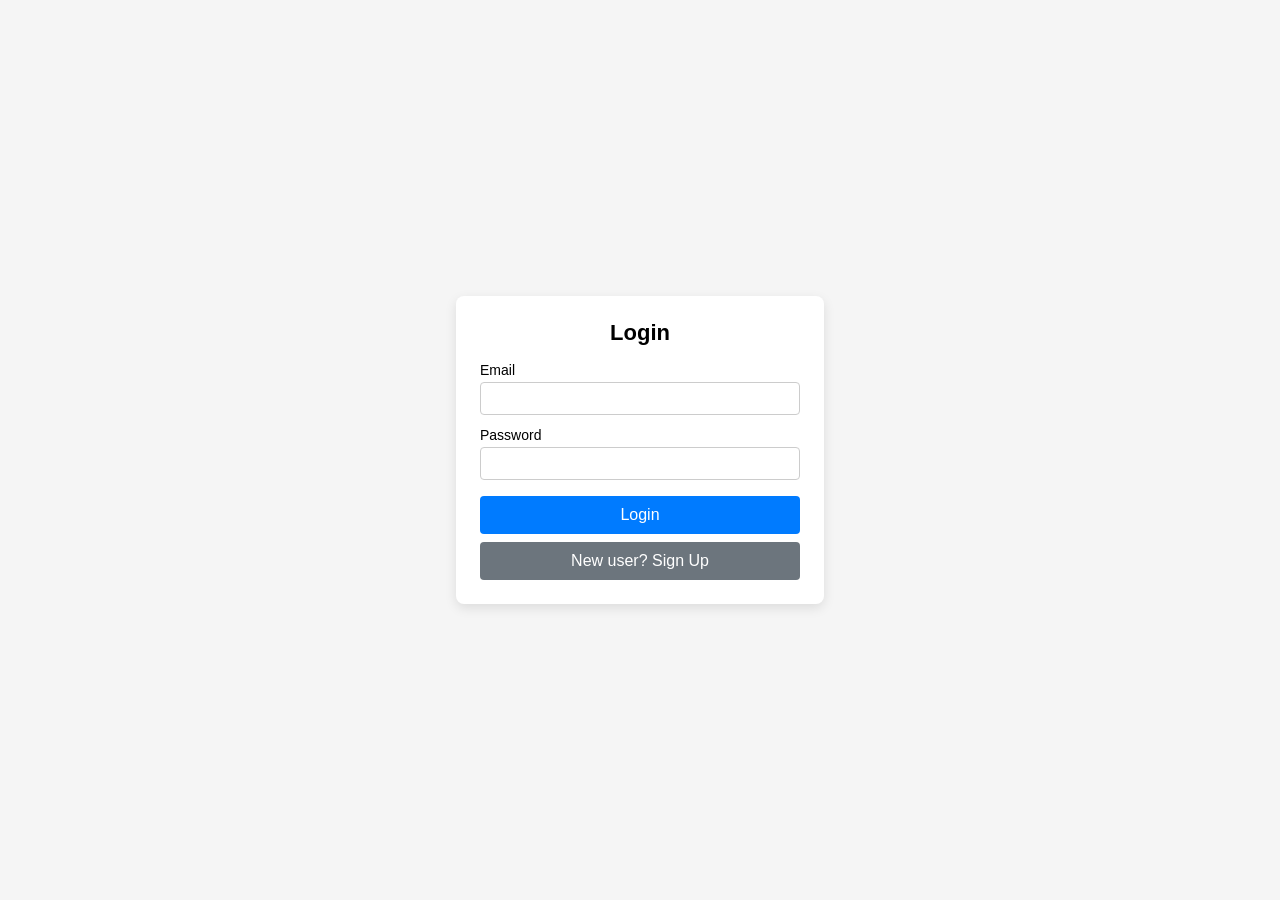
==== index.html @ 2cbb7d26 "initial commit - Login page" ====
<!DOCTYPE html>
<html lang="en">
<head>
  <meta charset="UTF-8" />
  <meta name="viewport" content="width=device-width, initial-scale=1.0" />
  <title>Login / Sign Up</title>
  <style>
    body {
      font-family: Arial, sans-serif;
      display: flex;
      justify-content: center;
      align-items: center;
      min-height: 100vh;
      margin: 0;
      background: #f5f5f5;
    }
    .container {
      background: #fff;
      padding: 24px;
      border-radius: 8px;
      box-shadow: 0 4px 12px rgba(0,0,0,0.1);
      width: 320px;
    }
    h1 {
      margin: 0 0 16px;
      font-size: 22px;
      text-align: center;
    }
    .hidden {
      display: none;
    }
    label {
      display: block;
      margin: 12px 0 4px;
      font-size: 14px;
    }
    input, select {
      width: 100%;
      padding: 8px;
      border: 1px solid #ccc;
      border-radius: 4px;
      box-sizing: border-box;
    }
    button {
      width: 100%;
      padding: 10px;
      margin-top: 16px;
      border: none;
      border-radius: 4px;
      background: #007bff;
      color: white;
      font-size: 16px;
      cursor: pointer;
    }
    button.secondary {
      background: #6c757d;
      margin-top: 8px;
    }
    .message {
      text-align: center;
      margin-top: 16px;
      color: #333;
    }
  </style>
</head>
<body>
  <div class="container">
    <h1 id="form-title">Login</h1>

    <form id="signup-form" class="hidden">
      <label for="name">Name</label>
      <input type="text" id="name" required />
      <label for="email">Email</label>
      <input type="email" id="signup-email" required />
      <label for="gender">Gender</label>
      <select id="gender" required>
        <option value="">Select gender</option>
        <option value="Male">Male</option>
        <option value="Female">Female</option>
        <option value="Other">Other</option>
      </select>
      <label for="age">Age</label>
      <input type="number" id="age" min="1" required />
      <label for="signup-password">Password</label>
      <input type="password" id="signup-password" required />
      <button type="submit">Sign Up</button>
      <button type="button" class="secondary" id="show-login">Already have an account? Login</button>
    </form>

    <form id="login-form">
      <label for="login-email">Email</label>
      <input type="email" id="login-email" required />
      <label for="login-password">Password</label>
      <input type="password" id="login-password" required />
      <button type="submit">Login</button>
      <button type="button" class="secondary" id="show-signup">New user? Sign Up</button>
    </form>

    <div id="welcome-message" class="hidden">
      <h1>Welcome!</h1>
      <p class="message" id="welcome-text"></p>
      <button type="button" id="logout">Logout</button>
    </div>
  </div>

  <script>
    const signupForm = document.getElementById('signup-form');
    const loginForm = document.getElementById('login-form');
    const welcomeMessage = document.getElementById('welcome-message');
    const formTitle = document.getElementById('form-title');
    const showSignupButton = document.getElementById('show-signup');
    const showLoginButton = document.getElementById('show-login');
    const welcomeText = document.getElementById('welcome-text');
    const logoutButton = document.getElementById('logout');

    // Secret key for encryption (in production, never hardcode this)
    const ENCRYPTION_SECRET = 'library-management-system-secret-key-2024';

    // Generate encryption key from secret
    async function getEncryptionKey() {
      const encoder = new TextEncoder();
      const data = encoder.encode(ENCRYPTION_SECRET);
      const hashBuffer = await crypto.subtle.digest('SHA-256', data);
      return await crypto.subtle.importKey('raw', hashBuffer, { name: 'AES-GCM' }, false, ['encrypt', 'decrypt']);
    }

    // Hash password using Web Crypto API
    async function hashPassword(password) {
      const encoder = new TextEncoder();
      const data = encoder.encode(password);
      const hashBuffer = await crypto.subtle.digest('SHA-256', data);
      const hashArray = Array.from(new Uint8Array(hashBuffer));
      const hashHex = hashArray.map(b => b.toString(16).padStart(2, '0')).join('');
      return hashHex;
    }

    // Encrypt user data using AES-256-GCM
    async function encryptUserData(userData) {
      const key = await getEncryptionKey();
      const encoder = new TextEncoder();
      const plaintext = encoder.encode(JSON.stringify(userData));
      
      // Generate random IV (Initialization Vector)
      const iv = crypto.getRandomValues(new Uint8Array(12));
      
      // Encrypt data
      const encryptedData = await crypto.subtle.encrypt(
        { name: 'AES-GCM', iv: iv },
        key,
        plaintext
      );
      
      // Combine IV + encrypted data and encode as base64
      const combined = new Uint8Array(iv.length + encryptedData.byteLength);
      combined.set(iv);
      combined.set(new Uint8Array(encryptedData), iv.length);
      
      return btoa(String.fromCharCode(...combined));
    }

    // Decrypt user data using AES-256-GCM
    async function decryptUserData(encryptedText) {
      try {
        const key = await getEncryptionKey();
        
        // Decode from base64
        const combined = Uint8Array.from(atob(encryptedText), c => c.charCodeAt(0));
        
        // Extract IV and encrypted data
        const iv = combined.slice(0, 12);
        const encryptedData = combined.slice(12);
        
        // Decrypt
        const decryptedData = await crypto.subtle.decrypt(
          { name: 'AES-GCM', iv: iv },
          key,
          encryptedData
        );
        
        // Decode and parse
        const decoder = new TextDecoder();
        return JSON.parse(decoder.decode(decryptedData));
      } catch (error) {
        console.error('Decryption failed:', error);
        return null;
      }
    }

    function showLogin() {
      formTitle.textContent = 'Login';
      signupForm.classList.add('hidden');
      loginForm.classList.remove('hidden');
      welcomeMessage.classList.add('hidden');
    }

    function showSignup() {
      formTitle.textContent = 'Sign Up';
      signupForm.classList.remove('hidden');
      loginForm.classList.add('hidden');
      welcomeMessage.classList.add('hidden');
    }

    function showWelcome(name) {
      welcomeText.textContent = `Hello, ${name}! You are now logged in.`;
      formTitle.textContent = 'Welcome';
      signupForm.classList.add('hidden');
      loginForm.classList.add('hidden');
      welcomeMessage.classList.remove('hidden');
    }

    showSignupButton.addEventListener('click', showSignup);
    showLoginButton.addEventListener('click', showLogin);

    signupForm.addEventListener('submit', async function (event) {
      event.preventDefault();
      const name = document.getElementById('name').value.trim();
      const email = document.getElementById('signup-email').value.trim();
      const gender = document.getElementById('gender').value;
      const age = document.getElementById('age').value.trim();
      const password = document.getElementById('signup-password').value;

      if (!name || !email || !gender || !age || !password) {
        alert('Please fill all fields.');
        return;
      }

      // Hash the password using Web Crypto API
      const hashedPassword = await hashPassword(password);

      const user = {
        name,
        email,
        gender,
        age,
        password: hashedPassword,
      };

      // Encrypt the entire user object before storing
      const encryptedUser = await encryptUserData(user);
      localStorage.setItem('libraryUser', encryptedUser);
      
      alert('Sign up successful. Redirecting to login...');
      signupForm.reset();
      showLogin();
      
     
    });

    loginForm.addEventListener('submit', async function (event) {
      event.preventDefault();
      const email = document.getElementById('login-email').value.trim();
      const password = document.getElementById('login-password').value;
      
      // Get encrypted user data from localStorage
      const encryptedData = localStorage.getItem('libraryUser');

      if (!encryptedData) {
        alert('No account found. Please sign up first.');
        showSignup();
        return;
      }

      // Decrypt the user data
      const storedUser = await decryptUserData(encryptedData);

      if (!storedUser) {
        alert('Error decrypting user data. Please try again.');
        return;
      }

      // Hash the entered password and compare with stored hash
      const hashedPassword = await hashPassword(password);

      if (storedUser.email === email && storedUser.password === hashedPassword) {
        showWelcome(storedUser.name);
      } else {
        alert('Invalid email or password.');
      }
    });

    logoutButton.addEventListener('click', function () {
      showLogin();
      loginForm.reset();
    });
  </script>
</body>
</html>
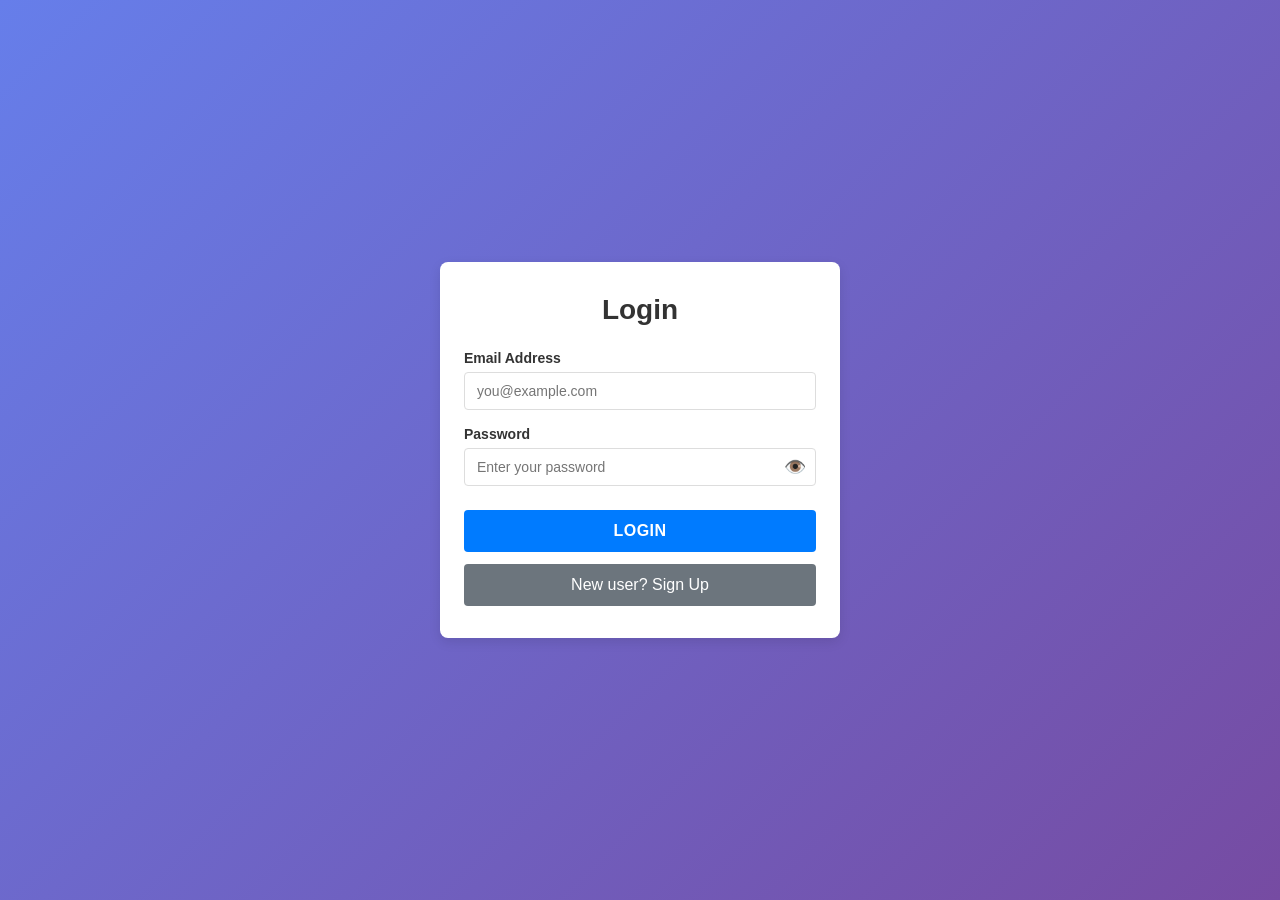
==== commit 32175d86: "refactor: Transform into responsive, cross-device web application - Restructure HTML with semantic m" ====
--- a/index.html
+++ b/index.html
@@ -3,285 +3,94 @@
 <head>
   <meta charset="UTF-8" />
   <meta name="viewport" content="width=device-width, initial-scale=1.0" />
-  <title>Login / Sign Up</title>
-  <style>
-    body {
-      font-family: Arial, sans-serif;
-      display: flex;
-      justify-content: center;
-      align-items: center;
-      min-height: 100vh;
-      margin: 0;
-      background: #f5f5f5;
-    }
-    .container {
-      background: #fff;
-      padding: 24px;
-      border-radius: 8px;
-      box-shadow: 0 4px 12px rgba(0,0,0,0.1);
-      width: 320px;
-    }
-    h1 {
-      margin: 0 0 16px;
-      font-size: 22px;
-      text-align: center;
-    }
-    .hidden {
-      display: none;
-    }
-    label {
-      display: block;
-      margin: 12px 0 4px;
-      font-size: 14px;
-    }
-    input, select {
-      width: 100%;
-      padding: 8px;
-      border: 1px solid #ccc;
-      border-radius: 4px;
-      box-sizing: border-box;
-    }
-    button {
-      width: 100%;
-      padding: 10px;
-      margin-top: 16px;
-      border: none;
-      border-radius: 4px;
-      background: #007bff;
-      color: white;
-      font-size: 16px;
-      cursor: pointer;
-    }
-    button.secondary {
-      background: #6c757d;
-      margin-top: 8px;
-    }
-    .message {
-      text-align: center;
-      margin-top: 16px;
-      color: #333;
-    }
-  </style>
+  <meta name="description" content="Secure Login and Sign Up System" />
+  <meta name="theme-color" content="#007bff" />
+  <title>Login / Sign Up - Library Management</title>
+  <link rel="manifest" href="manifest.json" />
+  <link rel="stylesheet" href="styles.css" />
 </head>
 <body>
   <div class="container">
-    <h1 id="form-title">Login</h1>
+    <div class="form-wrapper">
+      <h1 id="form-title">Login</h1>
 
-    <form id="signup-form" class="hidden">
-      <label for="name">Name</label>
-      <input type="text" id="name" required />
-      <label for="email">Email</label>
-      <input type="email" id="signup-email" required />
-      <label for="gender">Gender</label>
-      <select id="gender" required>
-        <option value="">Select gender</option>
-        <option value="Male">Male</option>
-        <option value="Female">Female</option>
-        <option value="Other">Other</option>
-      </select>
-      <label for="age">Age</label>
-      <input type="number" id="age" min="1" required />
-      <label for="signup-password">Password</label>
-      <input type="password" id="signup-password" required />
-      <button type="submit">Sign Up</button>
-      <button type="button" class="secondary" id="show-login">Already have an account? Login</button>
-    </form>
+      <!-- Sign Up Form -->
+      <form id="signup-form" class="hidden" novalidate>
+        <div class="form-group">
+          <label for="name">Full Name</label>
+          <input type="text" id="name" placeholder="John Doe" required />
+          <span class="error-message" id="name-error"></span>
+        </div>
 
-    <form id="login-form">
-      <label for="login-email">Email</label>
-      <input type="email" id="login-email" required />
-      <label for="login-password">Password</label>
-      <input type="password" id="login-password" required />
-      <button type="submit">Login</button>
-      <button type="button" class="secondary" id="show-signup">New user? Sign Up</button>
-    </form>
+        <div class="form-group">
+          <label for="email">Email Address</label>
+          <input type="email" id="signup-email" placeholder="you@example.com" required />
+          <span class="error-message" id="email-error"></span>
+        </div>
 
-    <div id="welcome-message" class="hidden">
-      <h1>Welcome!</h1>
-      <p class="message" id="welcome-text"></p>
-      <button type="button" id="logout">Logout</button>
+        <div class="form-group">
+          <label for="gender">Gender</label>
+          <select id="gender" required>
+            <option value="">Select gender</option>
+            <option value="Male">Male</option>
+            <option value="Female">Female</option>
+            <option value="Other">Other</option>
+          </select>
+          <span class="error-message" id="gender-error"></span>
+        </div>
+
+        <div class="form-group">
+          <label for="age">Age</label>
+          <input type="number" id="age" min="1" max="120" placeholder="18" required />
+          <span class="error-message" id="age-error"></span>
+        </div>
+
+        <div class="form-group">
+          <label for="signup-password">Password</label>
+          <div class="password-wrapper">
+            <input type="password" id="signup-password" placeholder="Min 6 characters" required />
+            <button type="button" class="toggle-password" id="toggle-signup-password" aria-label="Toggle password visibility">👁️</button>
+          </div>
+          <span class="error-message" id="password-error"></span>
+        </div>
+
+        <button type="submit" class="btn btn-primary">Sign Up</button>
+        <button type="button" class="btn btn-secondary" id="show-login">Already have an account? Login</button>
+      </form>
+
+      <!-- Login Form -->
+      <form id="login-form" novalidate>
+        <div class="form-group">
+          <label for="login-email">Email Address</label>
+          <input type="email" id="login-email" placeholder="you@example.com" required />
+          <span class="error-message" id="login-email-error"></span>
+        </div>
+
+        <div class="form-group">
+          <label for="login-password">Password</label>
+          <div class="password-wrapper">
+            <input type="password" id="login-password" placeholder="Enter your password" required />
+            <button type="button" class="toggle-password" id="toggle-login-password" aria-label="Toggle password visibility">👁️</button>
+          </div>
+          <span class="error-message" id="login-password-error"></span>
+        </div>
+
+        <button type="submit" class="btn btn-primary">Login</button>
+        <button type="button" class="btn btn-secondary" id="show-signup">New user? Sign Up</button>
+      </form>
+
+      <!-- Welcome Message -->
+      <div id="welcome-message" class="hidden">
+        <div class="welcome-content">
+          <h1>Welcome! 👋</h1>
+          <p class="message" id="welcome-text"></p>
+          <div class="user-info" id="user-info"></div>
+          <button type="button" class="btn btn-primary" id="logout">Logout</button>
+        </div>
+      </div>
     </div>
   </div>
 
-  <script>
-    const signupForm = document.getElementById('signup-form');
-    const loginForm = document.getElementById('login-form');
-    const welcomeMessage = document.getElementById('welcome-message');
-    const formTitle = document.getElementById('form-title');
-    const showSignupButton = document.getElementById('show-signup');
-    const showLoginButton = document.getElementById('show-login');
-    const welcomeText = document.getElementById('welcome-text');
-    const logoutButton = document.getElementById('logout');
-
-    // Secret key for encryption (in production, never hardcode this)
-    const ENCRYPTION_SECRET = 'library-management-system-secret-key-2024';
-
-    // Generate encryption key from secret
-    async function getEncryptionKey() {
-      const encoder = new TextEncoder();
-      const data = encoder.encode(ENCRYPTION_SECRET);
-      const hashBuffer = await crypto.subtle.digest('SHA-256', data);
-      return await crypto.subtle.importKey('raw', hashBuffer, { name: 'AES-GCM' }, false, ['encrypt', 'decrypt']);
-    }
-
-    // Hash password using Web Crypto API
-    async function hashPassword(password) {
-      const encoder = new TextEncoder();
-      const data = encoder.encode(password);
-      const hashBuffer = await crypto.subtle.digest('SHA-256', data);
-      const hashArray = Array.from(new Uint8Array(hashBuffer));
-      const hashHex = hashArray.map(b => b.toString(16).padStart(2, '0')).join('');
-      return hashHex;
-    }
-
-    // Encrypt user data using AES-256-GCM
-    async function encryptUserData(userData) {
-      const key = await getEncryptionKey();
-      const encoder = new TextEncoder();
-      const plaintext = encoder.encode(JSON.stringify(userData));
-      
-      // Generate random IV (Initialization Vector)
-      const iv = crypto.getRandomValues(new Uint8Array(12));
-      
-      // Encrypt data
-      const encryptedData = await crypto.subtle.encrypt(
-        { name: 'AES-GCM', iv: iv },
-        key,
-        plaintext
-      );
-      
-      // Combine IV + encrypted data and encode as base64
-      const combined = new Uint8Array(iv.length + encryptedData.byteLength);
-      combined.set(iv);
-      combined.set(new Uint8Array(encryptedData), iv.length);
-      
-      return btoa(String.fromCharCode(...combined));
-    }
-
-    // Decrypt user data using AES-256-GCM
-    async function decryptUserData(encryptedText) {
-      try {
-        const key = await getEncryptionKey();
-        
-        // Decode from base64
-        const combined = Uint8Array.from(atob(encryptedText), c => c.charCodeAt(0));
-        
-        // Extract IV and encrypted data
-        const iv = combined.slice(0, 12);
-        const encryptedData = combined.slice(12);
-        
-        // Decrypt
-        const decryptedData = await crypto.subtle.decrypt(
-          { name: 'AES-GCM', iv: iv },
-          key,
-          encryptedData
-        );
-        
-        // Decode and parse
-        const decoder = new TextDecoder();
-        return JSON.parse(decoder.decode(decryptedData));
-      } catch (error) {
-        console.error('Decryption failed:', error);
-        return null;
-      }
-    }
-
-    function showLogin() {
-      formTitle.textContent = 'Login';
-      signupForm.classList.add('hidden');
-      loginForm.classList.remove('hidden');
-      welcomeMessage.classList.add('hidden');
-    }
-
-    function showSignup() {
-      formTitle.textContent = 'Sign Up';
-      signupForm.classList.remove('hidden');
-      loginForm.classList.add('hidden');
-      welcomeMessage.classList.add('hidden');
-    }
-
-    function showWelcome(name) {
-      welcomeText.textContent = `Hello, ${name}! You are now logged in.`;
-      formTitle.textContent = 'Welcome';
-      signupForm.classList.add('hidden');
-      loginForm.classList.add('hidden');
-      welcomeMessage.classList.remove('hidden');
-    }
-
-    showSignupButton.addEventListener('click', showSignup);
-    showLoginButton.addEventListener('click', showLogin);
-
-    signupForm.addEventListener('submit', async function (event) {
-      event.preventDefault();
-      const name = document.getElementById('name').value.trim();
-      const email = document.getElementById('signup-email').value.trim();
-      const gender = document.getElementById('gender').value;
-      const age = document.getElementById('age').value.trim();
-      const password = document.getElementById('signup-password').value;
-
-      if (!name || !email || !gender || !age || !password) {
-        alert('Please fill all fields.');
-        return;
-      }
-
-      // Hash the password using Web Crypto API
-      const hashedPassword = await hashPassword(password);
-
-      const user = {
-        name,
-        email,
-        gender,
-        age,
-        password: hashedPassword,
-      };
-
-      // Encrypt the entire user object before storing
-      const encryptedUser = await encryptUserData(user);
-      localStorage.setItem('libraryUser', encryptedUser);
-      
-      alert('Sign up successful. Redirecting to login...');
-      signupForm.reset();
-      showLogin();
-      
-     
-    });
-
-    loginForm.addEventListener('submit', async function (event) {
-      event.preventDefault();
-      const email = document.getElementById('login-email').value.trim();
-      const password = document.getElementById('login-password').value;
-      
-      // Get encrypted user data from localStorage
-      const encryptedData = localStorage.getItem('libraryUser');
-
-      if (!encryptedData) {
-        alert('No account found. Please sign up first.');
-        showSignup();
-        return;
-      }
-
-      // Decrypt the user data
-      const storedUser = await decryptUserData(encryptedData);
-
-      if (!storedUser) {
-        alert('Error decrypting user data. Please try again.');
-        return;
-      }
-
-      // Hash the entered password and compare with stored hash
-      const hashedPassword = await hashPassword(password);
-
-      if (storedUser.email === email && storedUser.password === hashedPassword) {
-        showWelcome(storedUser.name);
-      } else {
-        alert('Invalid email or password.');
-      }
-    });
-
-    logoutButton.addEventListener('click', function () {
-      showLogin();
-      loginForm.reset();
-    });
-  </script>
+  <script src="script.js"></script>
 </body>
-</html>
+</html>
--- a/styles.css
+++ b/styles.css
@@ -0,0 +1,328 @@
+/* Global Styles */
+* {
+  margin: 0;
+  padding: 0;
+  box-sizing: border-box;
+}
+
+:root {
+  --primary-color: #007bff;
+  --secondary-color: #6c757d;
+  --success-color: #28a745;
+  --danger-color: #dc3545;
+  --light-bg: #f5f5f5;
+  --white: #ffffff;
+  --text-dark: #333333;
+  --text-light: #666666;
+  --border-color: #ddd;
+  --shadow: 0 4px 12px rgba(0, 0, 0, 0.1);
+  --border-radius: 8px;
+  --transition: all 0.3s ease;
+}
+
+body {
+  font-family: 'Segoe UI', Tahoma, Geneva, Verdana, sans-serif;
+  background: linear-gradient(135deg, #667eea 0%, #764ba2 100%);
+  display: flex;
+  justify-content: center;
+  align-items: center;
+  min-height: 100vh;
+  padding: 16px;
+}
+
+.container {
+  width: 100%;
+  max-width: 400px;
+}
+
+.form-wrapper {
+  background: var(--white);
+  padding: 32px 24px;
+  border-radius: var(--border-radius);
+  box-shadow: var(--shadow);
+  animation: slideIn 0.4s ease;
+}
+
+@keyframes slideIn {
+  from {
+    opacity: 0;
+    transform: translateY(20px);
+  }
+  to {
+    opacity: 1;
+    transform: translateY(0);
+  }
+}
+
+h1 {
+  margin: 0 0 24px;
+  font-size: 28px;
+  text-align: center;
+  color: var(--text-dark);
+}
+
+/* Form Styling */
+form {
+  display: flex;
+  flex-direction: column;
+}
+
+.form-group {
+  margin-bottom: 16px;
+}
+
+label {
+  display: block;
+  margin-bottom: 6px;
+  font-size: 14px;
+  font-weight: 600;
+  color: var(--text-dark);
+}
+
+input,
+select {
+  width: 100%;
+  padding: 10px 12px;
+  border: 1px solid var(--border-color);
+  border-radius: 4px;
+  font-size: 14px;
+  font-family: inherit;
+  transition: var(--transition);
+}
+
+input:focus,
+select:focus {
+  outline: none;
+  border-color: var(--primary-color);
+  box-shadow: 0 0 0 3px rgba(0, 123, 255, 0.1);
+}
+
+input:invalid:not(:placeholder-shown),
+select:invalid:not(:placeholder-shown) {
+  border-color: var(--danger-color);
+}
+
+.password-wrapper {
+  position: relative;
+  display: flex;
+  align-items: center;
+}
+
+.password-wrapper input {
+  flex: 1;
+  padding-right: 40px;
+}
+
+.toggle-password {
+  position: absolute;
+  right: 10px;
+  background: none;
+  border: none;
+  cursor: pointer;
+  font-size: 18px;
+  padding: 0;
+  color: var(--text-light);
+  transition: var(--transition);
+}
+
+.toggle-password:hover {
+  color: var(--primary-color);
+}
+
+/* Error Messages */
+.error-message {
+  display: none;
+  font-size: 12px;
+  color: var(--danger-color);
+  margin-top: 4px;
+}
+
+.error-message.show {
+  display: block;
+}
+
+.form-group.error input,
+.form-group.error select {
+  border-color: var(--danger-color);
+  background-color: #fff5f5;
+}
+
+/* Button Styles */
+.btn {
+  padding: 12px;
+  margin-top: 8px;
+  border: none;
+  border-radius: 4px;
+  font-size: 16px;
+  font-weight: 600;
+  cursor: pointer;
+  transition: var(--transition);
+  text-transform: uppercase;
+  letter-spacing: 0.5px;
+}
+
+.btn-primary {
+  background: var(--primary-color);
+  color: var(--white);
+}
+
+.btn-primary:hover {
+  background: #0056b3;
+  box-shadow: 0 2px 8px rgba(0, 86, 179, 0.3);
+  transform: translateY(-2px);
+}
+
+.btn-primary:active {
+  transform: translateY(0);
+}
+
+.btn-secondary {
+  background: var(--secondary-color);
+  color: var(--white);
+  text-transform: none;
+  letter-spacing: normal;
+  font-weight: normal;
+  margin-top: 12px;
+}
+
+.btn-secondary:hover {
+  background: #5a6268;
+  box-shadow: 0 2px 8px rgba(90, 98, 104, 0.3);
+}
+
+/* Hidden Class */
+.hidden {
+  display: none !important;
+}
+
+/* Welcome Message */
+.welcome-content {
+  text-align: center;
+}
+
+.welcome-content h1 {
+  margin-bottom: 16px;
+  font-size: 32px;
+}
+
+.message {
+  font-size: 18px;
+  color: var(--text-light);
+  margin-bottom: 20px;
+}
+
+.user-info {
+  background: var(--light-bg);
+  padding: 16px;
+  border-radius: 4px;
+  margin-bottom: 20px;
+  text-align: left;
+}
+
+.user-info-item {
+  padding: 8px 0;
+  border-bottom: 1px solid var(--border-color);
+}
+
+.user-info-item:last-child {
+  border-bottom: none;
+}
+
+.user-info-label {
+  font-weight: 600;
+  color: var(--text-dark);
+}
+
+.user-info-value {
+  color: var(--text-light);
+  margin-left: 8px;
+}
+
+/* Responsive Design */
+@media (max-width: 480px) {
+  .form-wrapper {
+    padding: 24px 16px;
+  }
+
+  h1 {
+    font-size: 24px;
+    margin-bottom: 20px;
+  }
+
+  .btn {
+    padding: 10px;
+    font-size: 14px;
+  }
+
+  input,
+  select {
+    font-size: 16px; /* Prevents zoom on iOS */
+  }
+}
+
+@media (max-width: 360px) {
+  .form-wrapper {
+    padding: 20px 12px;
+  }
+
+  h1 {
+    font-size: 20px;
+  }
+
+  .message {
+    font-size: 16px;
+  }
+}
+
+/* Accessibility */
+@media (prefers-reduced-motion: reduce) {
+  * {
+    animation-duration: 0.01ms !important;
+    animation-iteration-count: 1 !important;
+    transition-duration: 0.01ms !important;
+  }
+}
+
+/* Dark Mode Support */
+@media (prefers-color-scheme: dark) {
+  :root {
+    --text-dark: #e0e0e0;
+    --text-light: #b0b0b0;
+    --white: #1e1e1e;
+    --light-bg: #2a2a2a;
+    --border-color: #444;
+  }
+
+  body {
+    background: linear-gradient(135deg, #1a1a2e 0%, #16213e 100%);
+  }
+
+  .form-group.error input,
+  .form-group.error select {
+    background-color: #3a2a2a;
+  }
+}
+
+/* Loading State */
+.btn:disabled {
+  opacity: 0.7;
+  cursor: not-allowed;
+}
+
+.btn.loading::after {
+  content: '...';
+  animation: dots 1.5s steps(4, end) infinite;
+}
+
+@keyframes dots {
+  0%,
+  20% {
+    content: '.';
+  }
+  40% {
+    content: '..';
+  }
+  60% {
+    content: '...';
+  }
+}
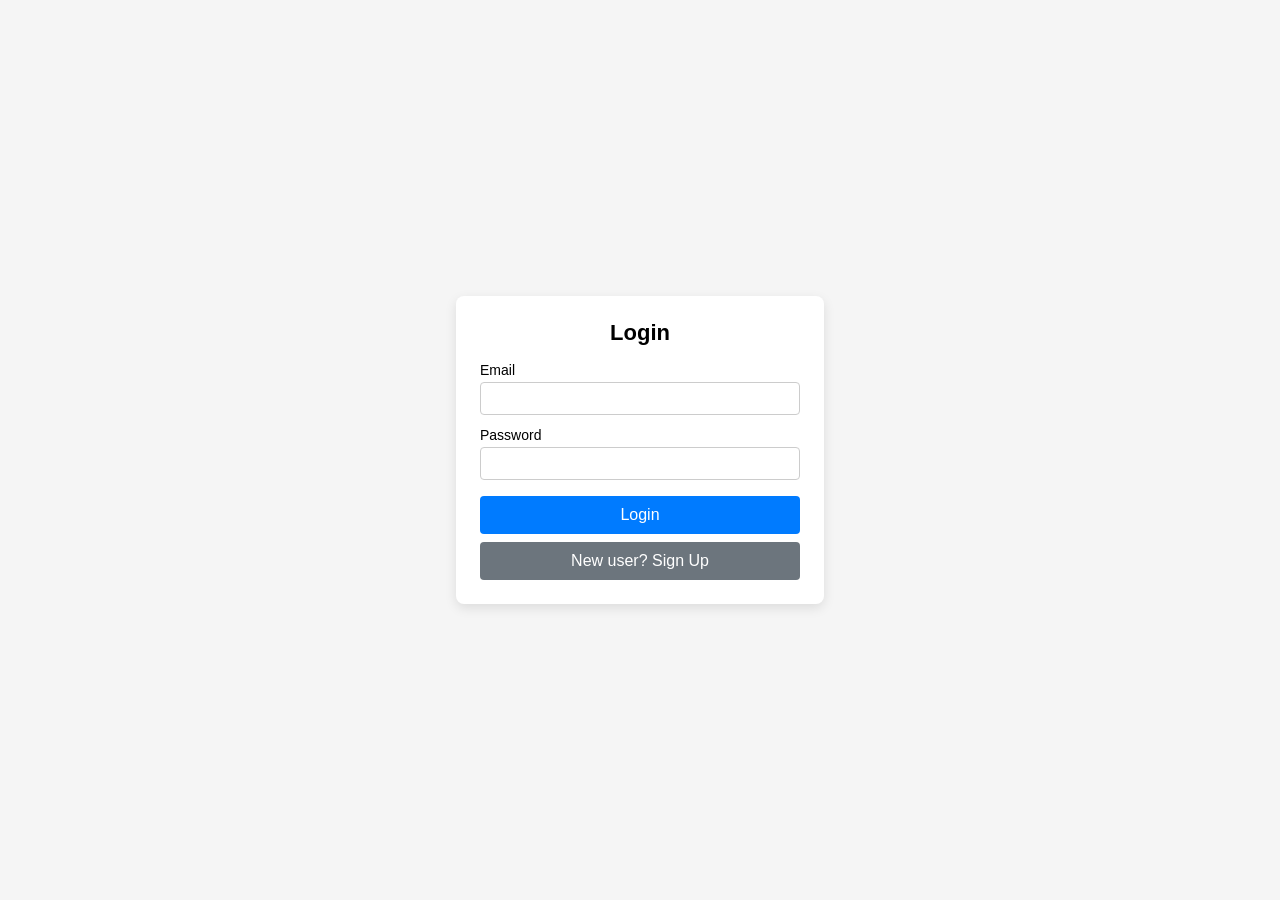
==== commit 3a72125a: "Added new feature/fixed bug" ====
--- a/index.html
+++ b/index.html
@@ -3,94 +3,112 @@
 <head>
   <meta charset="UTF-8" />
   <meta name="viewport" content="width=device-width, initial-scale=1.0" />
-  <meta name="description" content="Secure Login and Sign Up System" />
-  <meta name="theme-color" content="#007bff" />
-  <title>Login / Sign Up - Library Management</title>
-  <link rel="manifest" href="manifest.json" />
-  <link rel="stylesheet" href="styles.css" />
+  <title>Login / Sign Up</title>
+  <style>
+    body {
+      font-family: Arial, sans-serif;
+      display: flex;
+      justify-content: center;
+      align-items: center;
+      min-height: 100vh;
+      margin: 0;
+      background: #f5f5f5;
+    }
+    .container {
+      background: #fff;
+      padding: 24px;
+      border-radius: 8px;
+      box-shadow: 0 4px 12px rgba(0,0,0,0.1);
+      width: 320px;
+    }
+    h1 {
+      margin: 0 0 16px;
+      font-size: 22px;
+      text-align: center;
+    }
+    .hidden {
+      display: none;
+    }
+    label {
+      display: block;
+      margin: 12px 0 4px;
+      font-size: 14px;
+    }
+    input, select {
+      width: 100%;
+      padding: 8px;
+      border: 1px solid #ccc;
+      border-radius: 4px;
+      box-sizing: border-box;
+    }
+    button {
+      width: 100%;
+      padding: 10px;
+      margin-top: 16px;
+      border: none;
+      border-radius: 4px;
+      background: #007bff;
+      color: white;
+      font-size: 16px;
+      cursor: pointer;
+    }
+    button.secondary {
+      background: #6c757d;
+      margin-top: 8px;
+    }
+    .message {
+      text-align: center;
+      margin-top: 16px;
+      color: #333;
+    }
+  </style>
 </head>
 <body>
   <div class="container">
-    <div class="form-wrapper">
-      <h1 id="form-title">Login</h1>
+    <h1 id="form-title">Login</h1>
 
-      <!-- Sign Up Form -->
-      <form id="signup-form" class="hidden" novalidate>
-        <div class="form-group">
-          <label for="name">Full Name</label>
-          <input type="text" id="name" placeholder="John Doe" required />
-          <span class="error-message" id="name-error"></span>
-        </div>
+    <form id="signup-form" class="hidden">
+      <label for="name">Name</label>
+      <input type="text" id="name" required />
+      <label for="email">Email</label>
+      <input type="email" id="signup-email" required />
+      <label for="gender">Gender</label>
+      <select id="gender" required>
+        <option value="">Select gender</option>
+        <option value="Male">Male</option>
+        <option value="Female">Female</option>
+        <option value="Other">Other</option>
+      </select>
+      <label for="age">Age</label>
+      <input type="number" id="age" min="1" required />
+      <label for="signup-password">Password</label>
+      <input type="password" id="signup-password" required />
+      <button type="submit">Sign Up</button>
+      <button type="button" class="secondary" id="show-login">Already have an account? Login</button>
+    </form>
 
-        <div class="form-group">
-          <label for="email">Email Address</label>
-          <input type="email" id="signup-email" placeholder="you@example.com" required />
-          <span class="error-message" id="email-error"></span>
-        </div>
+    <form id="login-form">
+      <label for="login-email">Email</label>
+      <input type="email" id="login-email" required />
+      <label for="login-password">Password</label>
+      <input type="password" id="login-password" required />
+      <button type="submit">Login</button>
+      <button type="button" class="secondary" id="show-signup">New user? Sign Up</button>
+    </form>
 
-        <div class="form-group">
-          <label for="gender">Gender</label>
-          <select id="gender" required>
-            <option value="">Select gender</option>
-            <option value="Male">Male</option>
-            <option value="Female">Female</option>
-            <option value="Other">Other</option>
-          </select>
-          <span class="error-message" id="gender-error"></span>
-        </div>
-
-        <div class="form-group">
-          <label for="age">Age</label>
-          <input type="number" id="age" min="1" max="120" placeholder="18" required />
-          <span class="error-message" id="age-error"></span>
-        </div>
-
-        <div class="form-group">
-          <label for="signup-password">Password</label>
-          <div class="password-wrapper">
-            <input type="password" id="signup-password" placeholder="Min 6 characters" required />
-            <button type="button" class="toggle-password" id="toggle-signup-password" aria-label="Toggle password visibility">👁️</button>
-          </div>
-          <span class="error-message" id="password-error"></span>
-        </div>
-
-        <button type="submit" class="btn btn-primary">Sign Up</button>
-        <button type="button" class="btn btn-secondary" id="show-login">Already have an account? Login</button>
-      </form>
-
-      <!-- Login Form -->
-      <form id="login-form" novalidate>
-        <div class="form-group">
-          <label for="login-email">Email Address</label>
-          <input type="email" id="login-email" placeholder="you@example.com" required />
-          <span class="error-message" id="login-email-error"></span>
-        </div>
-
-        <div class="form-group">
-          <label for="login-password">Password</label>
-          <div class="password-wrapper">
-            <input type="password" id="login-password" placeholder="Enter your password" required />
-            <button type="button" class="toggle-password" id="toggle-login-password" aria-label="Toggle password visibility">👁️</button>
-          </div>
-          <span class="error-message" id="login-password-error"></span>
-        </div>
-
-        <button type="submit" class="btn btn-primary">Login</button>
-        <button type="button" class="btn btn-secondary" id="show-signup">New user? Sign Up</button>
-      </form>
-
-      <!-- Welcome Message -->
-      <div id="welcome-message" class="hidden">
-        <div class="welcome-content">
-          <h1>Welcome! 👋</h1>
-          <p class="message" id="welcome-text"></p>
-          <div class="user-info" id="user-info"></div>
-          <button type="button" class="btn btn-primary" id="logout">Logout</button>
-        </div>
-      </div>
+    <div id="welcome-message" class="hidden">
+      <h1>Welcome! </h1>
+       <section>
+        <a href="userDashboard.html">
+        <button id ="userGreeting" type = button onclick="">Make sure that you are a Human..👱</a>
+        <section>
+      <p class="message" id="welcome-text"></p>
+      <button type="button" id="logout">Logout</button>
     </div>
   </div>
 
-  <script src="script.js"></script>
+  <script src="script.js">
+  </script>
+   
 </body>
-</html>+</html>
